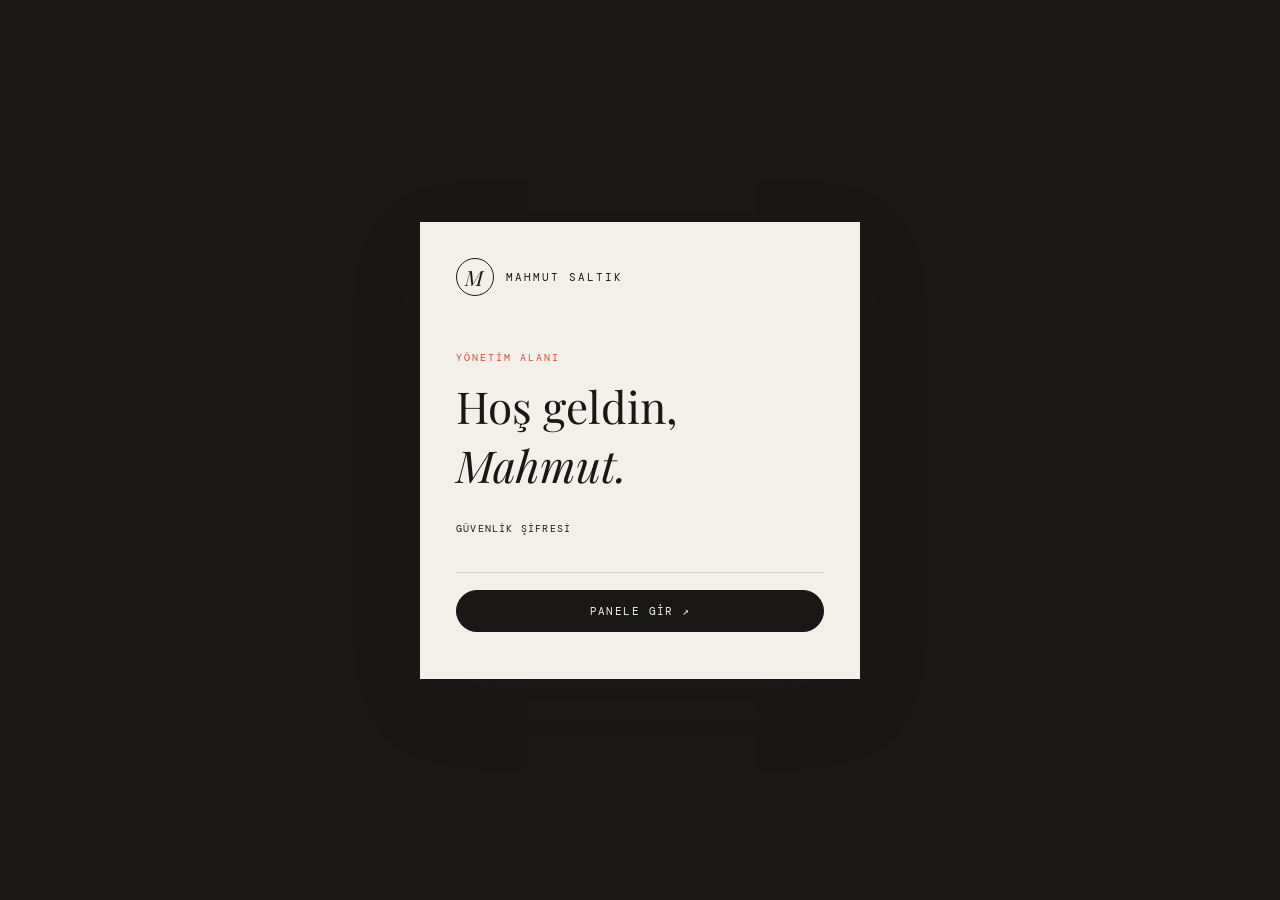
==== static/admin.html @ c809224a "Build Mahmut Saltik Studio portfolio platform" ====
<!doctype html>
<html lang="tr">
  <head>
    <meta charset="utf-8" />
    <meta name="viewport" content="width=device-width, initial-scale=1" />
    <title>Mahmut Saltık — Yönetim Paneli</title>
    <link rel="stylesheet" href="/static/styles.css" />
  </head>
  <body>
    <div id="admin-app"></div>
    <script src="/static/admin.js"></script>
  </body>
</html>
---- static/styles.css ----
@import url("https://fonts.googleapis.com/css2?family=DM+Mono:wght@400;500&family=DM+Sans:wght@400;500;600;700&family=Playfair+Display:ital,wght@0,500;0,600;1,500;1,600&display=swap");
:root {
  --ink: #191816;
  --paper: #f3f0e9;
  --paper2: #e6e0d5;
  --muted: #726d64;
  --accent: #cf4b37;
  --line: rgba(25, 24, 22, 0.14);
  --panel: #fbf9f4;
  --shadow: 0 24px 70px rgba(25, 24, 22, 0.12);
  font-family: "DM Sans", sans-serif;
  color: var(--ink);
  background: var(--paper);
  font-synthesis: none;
  text-rendering: optimizeLegibility;
}
* {
  box-sizing: border-box;
}
html {
  scroll-behavior: smooth;
}
body {
  margin: 0;
  min-width: 320px;
  background: var(--paper);
}
button,
input,
textarea,
select {
  font: inherit;
}
button {
  cursor: pointer;
}
a {
  color: inherit;
  text-decoration: none;
}
.mono {
  font-family: "DM Mono", monospace;
}
.display {
  font-family: "Playfair Display", serif;
}
.eyebrow {
  font:
    10px "DM Mono",
    monospace;
  text-transform: uppercase;
  letter-spacing: 0.2em;
  color: var(--accent);
}
.muted {
  color: var(--muted);
}
.container {
  width: min(1380px, calc(100% - 40px));
  margin: auto;
}
.topbar {
  height: 72px;
  border-bottom: 1px solid var(--line);
  display: flex;
  align-items: center;
  justify-content: space-between;
  background: rgba(243, 240, 233, 0.94);
  backdrop-filter: blur(14px);
  position: sticky;
  top: 0;
  z-index: 10;
}
.brand {
  display: flex;
  align-items: center;
  gap: 12px;
  font:
    11px "DM Mono",
    monospace;
  text-transform: uppercase;
  letter-spacing: 0.18em;
}
.mark {
  width: 38px;
  height: 38px;
  border: 1px solid currentColor;
  border-radius: 50%;
  display: grid;
  place-items: center;
  font:
    italic 21px "Playfair Display",
    serif;
}
.nav {
  display: flex;
  gap: 30px;
  align-items: center;
  font:
    11px "DM Mono",
    monospace;
  text-transform: uppercase;
  letter-spacing: 0.14em;
}
.nav a:hover {
  color: var(--accent);
}
.btn {
  border: 1px solid var(--line);
  border-radius: 999px;
  padding: 13px 18px;
  background: transparent;
  text-transform: uppercase;
  letter-spacing: 0.13em;
  font:
    11px "DM Mono",
    monospace;
  display: inline-flex;
  gap: 10px;
  align-items: center;
  justify-content: center;
  transition: 0.2s;
}
.btn:hover {
  border-color: var(--ink);
  transform: translateY(-1px);
}
.btn-dark {
  background: var(--ink);
  border-color: var(--ink);
  color: var(--paper);
}
.btn-dark:hover {
  background: var(--accent);
  border-color: var(--accent);
}
.btn-accent {
  background: var(--accent);
  border-color: var(--accent);
  color: #fff;
}
.icon-btn {
  background: none;
  border: 0;
  padding: 8px;
}
.hero {
  min-height: 650px;
  background: var(--ink);
  color: var(--paper);
  overflow: hidden;
  position: relative;
}
.hero-grid {
  min-height: 650px;
  display: grid;
  grid-template-columns: 1.1fr 0.9fr;
  align-items: center;
  padding: 70px 0;
}
.hero h1 {
  font:
    clamp(65px, 10vw, 148px) / 0.85 "Playfair Display",
    serif;
  letter-spacing: -0.06em;
  margin: 20px 0 28px;
}
.hero h1 i {
  font-weight: 500;
}
.hero p {
  max-width: 410px;
  color: rgba(243, 240, 233, 0.62);
  line-height: 1.8;
}
.hero-actions {
  display: flex;
  gap: 12px;
  flex-wrap: wrap;
  margin-top: 34px;
}
.hero-frame {
  width: min(355px, 80vw);
  height: 450px;
  margin: auto;
  transform: rotate(-5deg);
  border: 10px solid #eee8dc;
  box-shadow: 22px 26px 0 rgba(0, 0, 0, 0.28);
  overflow: hidden;
  position: relative;
  background: #d7d2c8;
}
.hero-frame img {
  width: 100%;
  height: 100%;
  object-fit: cover;
}
.section {
  padding: 130px 0;
}
.section-head {
  display: flex;
  justify-content: space-between;
  align-items: end;
  gap: 30px;
  margin-bottom: 48px;
}
.section h2 {
  font:
    clamp(52px, 7vw, 98px) / 0.9 "Playfair Display",
    serif;
  letter-spacing: -0.05em;
  margin: 14px 0;
}
.section-copy {
  max-width: 300px;
  line-height: 1.75;
  font-size: 14px;
}
.filters {
  border-bottom: 1px solid var(--line);
  padding-bottom: 15px;
  display: flex;
  flex-wrap: wrap;
  gap: 8px;
}
.filter {
  border: 1px solid var(--line);
  background: transparent;
  border-radius: 999px;
  padding: 10px 14px;
  font:
    10px "DM Mono",
    monospace;
  text-transform: uppercase;
  letter-spacing: 0.12em;
}
.filter.active {
  background: var(--ink);
  color: var(--paper);
  border-color: var(--ink);
}
.grid {
  display: grid;
  grid-template-columns: repeat(2, minmax(0, 1fr));
  gap: 70px 24px;
}
.card:nth-child(even) {
  margin-top: 90px;
}
.media {
  aspect-ratio: 4/5;
  overflow: hidden;
  background: var(--paper2);
  position: relative;
}
.media img {
  width: 100%;
  height: 100%;
  object-fit: cover;
  transition: 0.6s;
}
.card:hover .media img {
  transform: scale(1.04);
  filter: saturate(1.08);
}
.media-badge {
  position: absolute;
  left: 14px;
  top: 14px;
  background: rgba(25, 24, 22, 0.86);
  color: #fff;
  padding: 9px 12px;
  border-radius: 999px;
  font:
    9px "DM Mono",
    monospace;
  text-transform: uppercase;
  letter-spacing: 0.12em;
}
.favorite {
  position: absolute;
  right: 14px;
  top: 14px;
  width: 37px;
  height: 37px;
  border: 0;
  border-radius: 50%;
  background: rgba(243, 240, 233, 0.92);
}
.card-info {
  border-bottom: 1px solid var(--line);
  padding: 17px 0;
  display: flex;
  justify-content: space-between;
  gap: 15px;
}
.card-title {
  font:
    27px "Playfair Display",
    serif;
  margin: 7px 0;
}
.card-meta {
  font:
    9px "DM Mono",
    monospace;
  text-transform: uppercase;
  letter-spacing: 0.14em;
  color: var(--muted);
}
.band {
  background: var(--paper2);
  padding: 120px 0;
}
.band-grid {
  display: grid;
  grid-template-columns: 0.8fr 1.2fr;
  gap: 80px;
}
.band p {
  font-size: 20px;
  line-height: 1.75;
  max-width: 620px;
}
.footer {
  background: var(--ink);
  color: var(--paper);
  padding: 28px 0;
  font:
    10px "DM Mono",
    monospace;
  text-transform: uppercase;
  letter-spacing: 0.15em;
}
.footer-inner {
  display: flex;
  justify-content: space-between;
  gap: 20px;
}
.modal-backdrop {
  position: fixed;
  inset: 0;
  background: rgba(25, 24, 22, 0.57);
  backdrop-filter: blur(7px);
  z-index: 30;
  display: flex;
  align-items: center;
  justify-content: center;
  padding: 16px;
}
.modal {
  background: var(--paper);
  width: min(600px, 100%);
  padding: 36px;
  box-shadow: var(--shadow);
  max-height: 90vh;
  overflow: auto;
}
.modal h2 {
  font:
    44px "Playfair Display",
    serif;
  margin: 12px 0 28px;
}
.modal-head {
  display: flex;
  justify-content: space-between;
  align-items: start;
}
.field {
  display: block;
  margin: 17px 0;
  font:
    10px "DM Mono",
    monospace;
  text-transform: uppercase;
  letter-spacing: 0.12em;
}
.field input,
.field textarea,
.field select {
  width: 100%;
  display: block;
  border: 0;
  border-bottom: 1px solid var(--line);
  background: transparent;
  padding: 12px 0;
  outline: none;
}
.field textarea {
  resize: vertical;
}
.drawer {
  position: fixed;
  right: 0;
  top: 0;
  bottom: 0;
  width: min(460px, 100%);
  background: var(--paper);
  z-index: 31;
  padding: 30px;
  box-shadow: var(--shadow);
  display: flex;
  flex-direction: column;
}
.drawer-list {
  flex: 1;
  overflow: auto;
}
.drawer-item {
  display: flex;
  gap: 14px;
  border-bottom: 1px solid var(--line);
  padding: 16px 0;
}
.drawer-item img {
  width: 64px;
  height: 80px;
  object-fit: cover;
}
.toast {
  position: fixed;
  right: 20px;
  bottom: 20px;
  background: var(--ink);
  color: var(--paper);
  padding: 14px 18px;
  z-index: 80;
  box-shadow: var(--shadow);
  font-size: 13px;
}
.admin-shell {
  min-height: 100vh;
  background: #e8e3da;
}
.admin-nav {
  background: var(--ink);
  color: var(--paper);
  padding: 22px 0;
}
.admin-nav .container {
  display: flex;
  align-items: center;
  justify-content: space-between;
}
.admin-layout {
  display: grid;
  grid-template-columns: 220px 1fr;
  gap: 32px;
  padding: 35px 0;
}
.side {
  background: var(--ink);
  color: var(--paper);
  padding: 20px;
  height: fit-content;
  position: sticky;
  top: 25px;
}
.side button {
  width: 100%;
  text-align: left;
  background: none;
  border: 0;
  color: rgba(243, 240, 233, 0.65);
  padding: 14px 12px;
  font:
    11px "DM Mono",
    monospace;
  text-transform: uppercase;
  letter-spacing: 0.12em;
}
.side button.active,
.side button:hover {
  color: #fff;
  background: rgba(255, 255, 255, 0.1);
}
.dash-head {
  display: flex;
  justify-content: space-between;
  align-items: end;
  margin-bottom: 28px;
}
.dash-head h1 {
  font:
    60px/0.9 "Playfair Display",
    serif;
  margin: 12px 0;
}
.stats {
  display: grid;
  grid-template-columns: repeat(3, 1fr);
  gap: 15px;
  margin-bottom: 28px;
}
.stat,
.panel {
  background: var(--panel);
  padding: 24px;
  box-shadow: 0 4px 20px rgba(25, 24, 22, 0.04);
}
.stat strong {
  font:
    42px "Playfair Display",
    serif;
  display: block;
  margin-top: 8px;
}
.panel h3 {
  font:
    24px "Playfair Display",
    serif;
  margin: 0 0 18px;
}
.admin-table {
  width: 100%;
  border-collapse: collapse;
  font-size: 13px;
}
.admin-table th {
  font:
    9px "DM Mono",
    monospace;
  text-transform: uppercase;
  letter-spacing: 0.12em;
  text-align: left;
  color: var(--muted);
  padding: 12px 8px;
  border-bottom: 1px solid var(--line);
}
.admin-table td {
  padding: 15px 8px;
  border-bottom: 1px solid var(--line);
  vertical-align: middle;
}
.thumb {
  width: 52px;
  height: 52px;
  object-fit: cover;
}
.status {
  border-radius: 999px;
  padding: 6px 9px;
  font:
    9px "DM Mono",
    monospace;
  text-transform: uppercase;
}
.status.ok {
  background: #d9f3e0;
  color: #24643a;
}
.status.off {
  background: #f7dcd5;
  color: #984031;
}
.dropzone {
  border: 1px dashed rgba(25, 24, 22, 0.3);
  padding: 28px;
  text-align: center;
  background: #f5f1e9;
}
.dropzone input {
  margin-top: 12px;
}
.review {
  padding: 15px 0;
  border-bottom: 1px solid var(--line);
  display: flex;
  justify-content: space-between;
  gap: 20px;
}
.review-body {
  max-width: 650px;
  line-height: 1.6;
}
.review-actions {
  display: flex;
  gap: 7px;
  align-items: start;
}
.small {
  font-size: 11px;
}
@media (max-width: 800px) {
  .container {
    width: min(100% - 28px, 1380px);
  }
  .nav {
    display: none;
  }
  .hero-grid {
    grid-template-columns: 1fr;
    padding: 70px 0 45px;
  }
  .hero {
    min-height: auto;
  }
  .hero-frame {
    height: 350px;
    margin-top: 50px;
  }
  .section {
    padding: 85px 0;
  }
  .section-head {
    display: block;
  }
  .grid {
    grid-template-columns: 1fr;
    gap: 50px;
  }
  .card:nth-child(even) {
    margin-top: 0;
  }
  .band-grid {
    grid-template-columns: 1fr;
    gap: 25px;
  }
  .footer-inner {
    display: block;
    line-height: 2;
  }
  .admin-layout {
    grid-template-columns: 1fr;
  }
  .side {
    position: static;
    display: flex;
    overflow: auto;
  }
  .side button {
    white-space: nowrap;
  }
  .stats {
    grid-template-columns: 1fr;
  }
  .dash-head {
    display: block;
  }
  .dash-head h1 {
    font-size: 48px;
  }
  .admin-table {
    min-width: 680px;
  }
  .table-scroll {
    overflow: auto;
  }
  .modal {
    padding: 25px;
  }
  .modal h2 {
    font-size: 36px;
  }
}
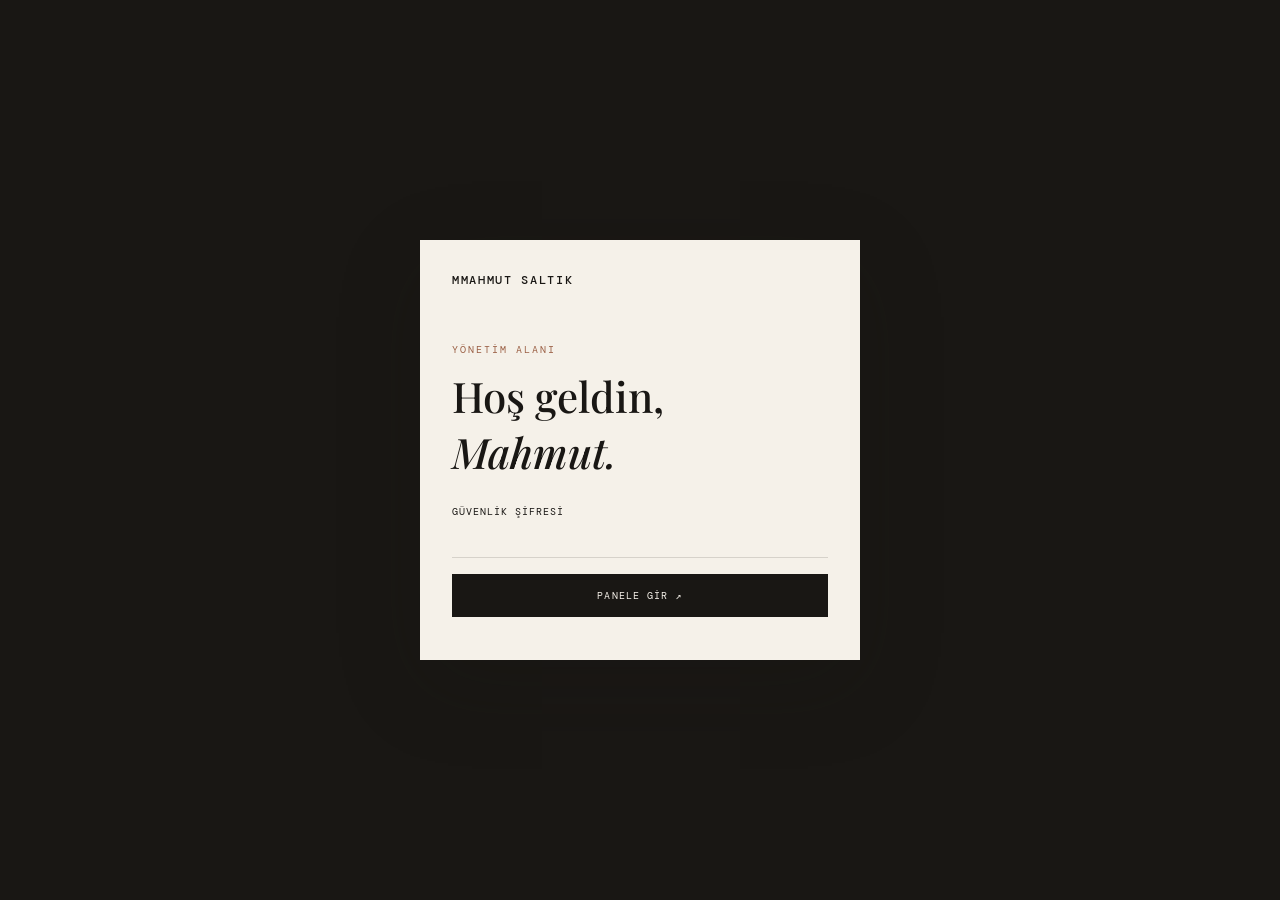
==== commit d75092cd: "Rebuild frontend around a single light editorial theme" ====
--- a/static/admin.html
+++ b/static/admin.html
@@ -4,7 +4,7 @@
     <meta charset="utf-8" />
     <meta name="viewport" content="width=device-width, initial-scale=1" />
     <title>Mahmut Saltık — Yönetim Paneli</title>
-    <link rel="stylesheet" href="/static/styles.css" />
+    <link rel="stylesheet" href="/static/theme.css?v=20260910" />
   </head>
   <body>
     <div id="admin-app"></div>
--- a/static/theme.css
+++ b/static/theme.css
@@ -0,0 +1,8 @@
+@import url("https://fonts.googleapis.com/css2?family=DM+Mono:wght@400;500&family=DM+Sans:wght@400;500;600;700&family=Playfair+Display:ital,wght@0,500;0,600;1,500;1,600&display=swap");
+:root{--bg:#f5f1e9;--surface:#fbf9f4;--surface-2:#e9e1d5;--ink:#191714;--muted:#766f65;--line:rgba(25,23,20,.14);--accent:#9b6045;--accent-soft:#d5b095;--dark:#1b1a18;--ease:cubic-bezier(.23,1,.32,1);font-family:"DM Sans",sans-serif;color:var(--ink);background:var(--bg);font-synthesis:none;text-rendering:optimizeLegibility}*{box-sizing:border-box}html{scroll-behavior:smooth}body{margin:0;min-width:320px;background:var(--bg);color:var(--ink)}body,button,input,textarea,select{font-family:"DM Sans",sans-serif}button{cursor:pointer}a{color:inherit;text-decoration:none}.grain{position:fixed;inset:0;pointer-events:none;z-index:100;opacity:.035;background-image:url("data:image/svg+xml,%3Csvg xmlns='http://www.w3.org/2000/svg' width='180' height='180'%3E%3Cfilter id='n'%3E%3CfeTurbulence type='fractalNoise' baseFrequency='.8' numOctaves='3' stitchTiles='stitch'/%3E%3C/filter%3E%3Crect width='100%25' height='100%25' filter='url(%23n)' opacity='.55'/%3E%3C/svg%3E")}.eyebrow{font:10px "DM Mono",monospace;text-transform:uppercase;letter-spacing:.2em;color:var(--accent)}.muted{color:var(--muted)}
+.site-header{height:78px;padding:0 clamp(18px,6vw,88px);display:flex;align-items:center;justify-content:space-between;gap:22px;position:sticky;top:0;z-index:20;background:rgba(245,241,233,.9);backdrop-filter:blur(16px);border-bottom:1px solid var(--line)}.brand{display:flex;align-items:center;font:600 12px "DM Mono",monospace;text-transform:uppercase;letter-spacing:.14em;white-space:nowrap}.brand-mark{display:grid;place-items:center;width:31px;height:31px;margin-right:10px;border:1px solid var(--accent);border-radius:50%;font:italic 15px "Playfair Display",serif;color:var(--accent)}.main-nav,.header-tools{display:flex;align-items:center;gap:25px}.main-nav{font:10px "DM Mono",monospace;text-transform:uppercase;letter-spacing:.12em}.main-nav a,.header-link{color:#70695f;transition:color .2s}.main-nav a:hover,.header-link:hover{color:var(--accent)}.header-link,.header-icon{border:0;background:transparent}.header-link{font:10px "DM Mono",monospace;text-transform:uppercase;letter-spacing:.1em}.header-icon{width:34px;height:34px;border:1px solid var(--line);border-radius:50%;color:var(--ink);font-size:17px}.header-icon sup{font:9px "DM Mono",monospace;color:var(--accent)}
+.hero-v2{min-height:calc(100vh - 78px);padding:clamp(70px,10vw,150px) clamp(18px,9vw,140px);display:grid;grid-template-columns:1fr .8fr;align-items:center;gap:8vw;position:relative;overflow:hidden;background:radial-gradient(circle at 78% 42%,#ead9c8,#f2ede4 34%,var(--bg) 70%)}.hero-v2:after{content:"";position:absolute;right:-20vw;top:-22vw;width:58vw;height:58vw;border:1px solid #9b604533;border-radius:50%;transform:rotate(-20deg)}.hero-v2-copy,.hero-v2-visual{position:relative;z-index:1}.hero-v2 h1{margin:22px 0 30px;font:500 clamp(58px,9vw,136px)/.84 "Playfair Display",serif;letter-spacing:-.07em}.hero-v2 h1 em,.archive-heading h2 em,.journal-heading h2 em,.about-copy h2 em,.process-heading h2 em{color:var(--accent);font-style:italic}.hero-v2-text{max-width:440px;color:#6f685f;line-height:1.8}.hero-v2-actions{display:flex;flex-wrap:wrap;gap:12px;margin-top:35px}.hero-cta,.ghost-cta,.btn{display:inline-flex;align-items:center;justify-content:center;gap:13px;padding:14px 18px;border:1px solid var(--ink);background:var(--ink);color:var(--bg);font:10px "DM Mono",monospace;text-transform:uppercase;letter-spacing:.11em;transition:transform .22s var(--ease),background .22s,border-color .22s}.ghost-cta{background:transparent;color:var(--ink);border-color:var(--line)}.hero-cta:hover,.ghost-cta:hover,.btn:hover{transform:translateY(-3px);background:var(--accent);border-color:var(--accent);color:#fff}.hero-v2-visual{height:min(650px,68vw);min-height:430px;display:grid;place-items:center}.paper-stage{width:min(385px,74%);height:78%;position:relative;overflow:hidden;background:linear-gradient(145deg,#f1e8da,#bda88d 50%,#4c4137);box-shadow:25px 27px 0 #5947351c;transform:rotate(-5deg);animation:float 7s ease-in-out infinite}.paper-stage:after{content:"";position:absolute;inset:0;background:linear-gradient(115deg,transparent 25%,#fff8 45%,transparent 52%);transform:translateX(-130%);animation:shine 8s 1s infinite}.paper-lines{position:absolute;inset:10%;background:repeating-linear-gradient(0deg,transparent 0 26px,#342b241a 27px 28px);transform:rotate(-8deg)}.abstract-portrait{position:absolute;inset:16% 18%;border:2px solid #352d26a8;border-radius:48% 52% 45% 55%;transform:rotate(9deg)}.abstract-portrait:before{content:"";position:absolute;left:25%;top:13%;width:50%;height:65%;border:2px solid #352d26b0;border-radius:52% 48% 45% 50%}.abstract-portrait i,.abstract-portrait b{position:absolute;top:38%;width:10px;height:10px;border-radius:50%;background:#352d26}.abstract-portrait i{left:31%}.abstract-portrait b{right:31%}.paper-code{position:absolute;left:25px;bottom:22px;font:10px "DM Mono",monospace;letter-spacing:.18em;color:#41362d}.floating-label{position:absolute;padding:10px 12px;background:#fbf9f4df;border:1px solid var(--line);box-shadow:0 12px 28px #49372912;color:#655b51;font:9px "DM Mono",monospace;letter-spacing:.14em}.label-a{left:1%;top:14%;animation:label 6s ease-in-out infinite}.label-b{right:0;bottom:18%;animation:label 7s 1s ease-in-out infinite}
+.profile-bar{display:grid;grid-template-columns:1fr 2fr 1fr;gap:28px;align-items:center;padding:28px clamp(18px,9vw,140px);background:var(--surface-2);border-block:1px solid var(--line)}.profile-stamp{font:12px "DM Mono",monospace;text-transform:uppercase;letter-spacing:.1em}.profile-stamp small{display:block;margin-top:8px;font-size:9px;color:var(--accent)}.profile-bar>p{max-width:600px;margin:0;color:#6f675d;line-height:1.7}.profile-stats{display:flex;justify-content:flex-end;gap:22px;font:10px "DM Mono",monospace;text-transform:uppercase;color:#82786d}.profile-stats b{display:block;margin-bottom:4px;color:var(--ink);font:28px "Playfair Display",serif}.process-section{display:grid;grid-template-columns:.75fr 1.25fr;gap:70px;padding:clamp(78px,10vw,140px) clamp(18px,9vw,140px);border-bottom:1px solid var(--line)}.process-heading h2,.archive-heading h2,.journal-heading h2{margin:16px 0 25px;font:500 clamp(52px,7vw,96px)/.86 "Playfair Display",serif;letter-spacing:-.06em}.process-heading>p:not(.eyebrow),.archive-intro,.journal-heading>p:not(.eyebrow),.about-copy>p:not(.eyebrow){max-width:355px;color:#71695f;line-height:1.75}.process-steps{display:grid;grid-template-columns:repeat(3,1fr);gap:18px;align-self:center}.process-steps article{padding-top:16px;border-top:1px solid #19171466}.process-steps span{font:10px "DM Mono",monospace;color:var(--accent)}.process-steps h3{margin:25px 0 10px;font:500 21px "Playfair Display",serif}.process-steps p{margin:0;color:#766e64;font-size:13px;line-height:1.7}.highlights{padding:32px clamp(18px,9vw,140px);background:#eee7dd;border-bottom:1px solid var(--line)}.section-kicker{margin-bottom:20px;font:10px "DM Mono",monospace;text-transform:uppercase;letter-spacing:.2em;color:var(--accent)}.highlight-row{display:flex;gap:24px;min-height:76px}.highlight{display:grid;justify-items:center;gap:8px;max-width:85px;text-align:center;font:9px "DM Mono",monospace;color:#776e63;text-transform:uppercase}.highlight-ring{display:grid;place-items:center;width:60px;height:60px;border:1px solid var(--accent);border-radius:50%;background:linear-gradient(135deg,#fffdf9,#decfbd);color:var(--accent);font:20px "Playfair Display",serif;transition:transform .2s var(--ease)}.highlight:hover .highlight-ring{transform:translateY(-5px) rotate(6deg)}.highlight-empty{color:#82776c;font-size:13px}.highlight-row:not(.is-empty)+.highlight-empty{display:none}
+.archive-section{padding:clamp(80px,10vw,140px) clamp(18px,9vw,140px)}.archive-feed{background:#eee8df}.archive-heading{display:flex;justify-content:space-between;align-items:end;gap:35px;margin-bottom:48px}.filter-nav{display:flex;flex-wrap:wrap;gap:8px;margin-bottom:25px}.filter{padding:10px 14px;border:1px solid var(--line);background:transparent;color:#6f675d;font:10px "DM Mono",monospace;text-transform:uppercase;letter-spacing:.1em;transition:.2s}.filter.active,.filter:hover{background:var(--ink);border-color:var(--ink);color:var(--bg)}.archive-tools{display:flex;align-items:center;gap:14px;margin-bottom:28px;padding:12px 0;border-block:1px solid var(--line)}.search-field{display:flex;align-items:center;gap:9px;flex:1;max-width:420px;color:var(--accent);border-bottom:1px solid var(--line)}.search-field input{width:100%;padding:9px 0;border:0;outline:0;background:transparent;color:var(--ink)}.sort-field{display:flex;align-items:center;gap:8px;color:var(--muted);font:9px "DM Mono",monospace;text-transform:uppercase}.sort-field select{padding:9px;border:1px solid var(--line);background:transparent;color:var(--ink);font:10px "DM Mono",monospace}.result-count{margin-left:auto;color:var(--muted);font:10px "DM Mono",monospace;text-transform:uppercase}.art-grid,.journal-grid{display:grid;grid-template-columns:repeat(3,minmax(0,1fr));gap:20px}.card{min-width:0;background:var(--surface);border:1px solid var(--line);transition:transform .3s var(--ease),box-shadow .3s,border-color .3s}.card:hover{transform:translateY(-7px);border-color:#b88b70;box-shadow:0 22px 45px #4b382714}.card:nth-child(3n+2){margin-top:35px}.card .media{position:relative;aspect-ratio:4/5;overflow:hidden;background:#e4dbce}.card .media img,.card .media video{display:block;width:100%;height:100%;object-fit:cover;transition:transform .6s var(--ease),filter .6s}.card:hover .media img,.card:hover .media video{transform:scale(1.04);filter:saturate(1.08)}.media-badge{position:absolute;left:12px;top:12px;padding:8px 10px;background:#191714dc;color:#fff;font:9px "DM Mono",monospace;text-transform:uppercase;letter-spacing:.1em}.favorite{position:absolute;right:12px;top:12px;width:34px;height:34px;border:0;border-radius:50%;background:#fbf9f4e8;color:var(--ink)}.card-info{display:flex;justify-content:space-between;gap:15px;padding:16px 17px}.card-meta{font:9px "DM Mono",monospace;letter-spacing:.11em;text-transform:uppercase;color:var(--accent)}.card-title{margin:7px 0 5px;color:var(--ink);font:500 21px "Playfair Display",serif}.empty-gallery{grid-column:1/-1;padding:65px 20px;border:1px dashed var(--line);text-align:center;color:#82786d}.journal-v2{display:grid;grid-template-columns:.75fr 1.25fr;gap:70px;padding:clamp(80px,10vw,140px) clamp(18px,9vw,140px);background:#e8e0d5;border-top:1px solid var(--line)}.journal-grid{grid-template-columns:repeat(2,minmax(0,1fr));align-content:start}.about-v2{display:grid;grid-template-columns:150px 1fr;gap:70px;padding:clamp(80px,12vw,170px) clamp(18px,9vw,140px);background:#ded1c2;border-top:1px solid var(--line)}.about-index{font:11px "DM Mono",monospace;color:var(--accent);line-height:1.8;letter-spacing:.15em}.about-copy{max-width:760px}.about-copy h2{margin:17px 0 28px;font:500 clamp(48px,7vw,90px)/.9 "Playfair Display",serif;letter-spacing:-.06em}.about-copy>p:not(.eyebrow){max-width:620px;font-size:17px}.site-footer{display:flex;justify-content:space-between;gap:20px;padding:25px clamp(18px,9vw,140px);background:var(--dark);color:#bbb2a8;font:10px "DM Mono",monospace;text-transform:uppercase;letter-spacing:.12em}.site-footer a{color:#d3a27f}
+.modal-backdrop{position:fixed;inset:0;z-index:40;display:flex;align-items:center;justify-content:center;padding:16px;background:#19171480;backdrop-filter:blur(8px)}.modal,.drawer{background:var(--bg);color:var(--ink);box-shadow:0 25px 80px #1917142b}.modal{width:min(620px,100%);max-height:90vh;overflow:auto;padding:32px}.drawer{position:fixed;right:0;top:0;bottom:0;width:min(450px,100%);z-index:41;padding:28px;display:flex;flex-direction:column}.modal-head{display:flex;justify-content:space-between;align-items:start}.modal h2{margin:12px 0 25px;font:500 42px "Playfair Display",serif}.field{display:block;margin:16px 0;font:10px "DM Mono",monospace;text-transform:uppercase;letter-spacing:.1em}.field input,.field textarea,.field select{display:block;width:100%;padding:11px 0;border:0;border-bottom:1px solid var(--line);outline:0;background:transparent;color:var(--ink)}.detail-meta{display:flex;gap:16px;flex-wrap:wrap;padding:13px 0;margin:16px 0;border-block:1px solid var(--line);font:10px "DM Mono",monospace;text-transform:uppercase;color:var(--muted)}.detail-meta strong{margin-left:auto;color:var(--accent)}.icon-btn{border:0;background:transparent;color:var(--ink);font-size:18px}.toast{position:fixed;right:20px;bottom:20px;z-index:80;padding:14px 17px;background:var(--ink);color:var(--bg);box-shadow:0 12px 30px #1917142b}.reveal{opacity:0;transform:translateY(20px)}.reveal.motion-visible{animation:reveal .7s var(--ease) forwards}@keyframes reveal{to{opacity:1;transform:none}}@keyframes float{0%,100%{transform:rotate(-5deg) translateY(0)}50%{transform:rotate(-2deg) translateY(-12px)}}@keyframes label{0%,100%{transform:translateY(0)}50%{transform:translateY(-8px)}}@keyframes shine{0%,62%,100%{transform:translateX(-130%)}72%{transform:translateX(130%)}}
+/* Admin surface */.admin-shell{min-height:100vh;background:#eee8df}.admin-nav{padding:20px 0;background:var(--dark);color:var(--bg)}.admin-nav .container{display:flex;align-items:center;justify-content:space-between}.container{width:min(1380px,calc(100% - 36px));margin:auto}.admin-layout{display:grid;grid-template-columns:220px 1fr;gap:30px;padding:34px 0}.side{position:sticky;top:25px;height:max-content;padding:14px;background:var(--dark);color:var(--bg)}.side button{width:100%;padding:13px 11px;border:0;background:transparent;color:#b8afa5;text-align:left;font:10px "DM Mono",monospace;text-transform:uppercase;letter-spacing:.1em}.side button.active,.side button:hover{background:#ffffff14;color:#fff}.dash-head{display:flex;align-items:end;justify-content:space-between;gap:20px;margin-bottom:25px}.dash-head h1{margin:12px 0;font:500 58px/.9 "Playfair Display",serif}.stats{display:grid;grid-template-columns:repeat(3,1fr);gap:14px;margin-bottom:24px}.stat,.panel{padding:23px;background:var(--surface);box-shadow:0 8px 25px #4b38270b}.stat strong{display:block;margin-top:7px;font:42px "Playfair Display",serif}.panel h3{margin:0 0 18px;font:24px "Playfair Display",serif}.admin-table{width:100%;border-collapse:collapse;font-size:13px}.admin-table th,.admin-table td{padding:13px 8px;border-bottom:1px solid var(--line);text-align:left}.admin-table th{font:9px "DM Mono",monospace;text-transform:uppercase;color:var(--muted)}.thumb{width:52px;height:52px;object-fit:cover}.status{padding:6px 9px;border-radius:999px;font:9px "DM Mono",monospace;text-transform:uppercase}.status.ok{background:#d8eedc;color:#27623a}.status.off{background:#f3d9d1;color:#93412f}.dropzone{padding:25px;text-align:center;border:1px dashed #19171455;background:#f5f0e8}.review{display:flex;justify-content:space-between;gap:20px;padding:15px 0;border-bottom:1px solid var(--line)}.review-actions{display:flex;gap:7px;align-items:start}.small{font-size:11px}.table-scroll{overflow:auto}@media(max-width:850px){.main-nav{display:none}.hero-v2{grid-template-columns:1fr;min-height:auto;padding-top:88px}.hero-v2-visual{height:470px}.profile-bar,.process-section,.journal-v2{grid-template-columns:1fr}.profile-stats{justify-content:flex-start}.process-steps{grid-template-columns:1fr;gap:30px}.archive-heading{display:block}.archive-intro{margin-top:24px}.art-grid{grid-template-columns:repeat(2,1fr)}.card:nth-child(3n+2){margin-top:0}.card:nth-child(2n){margin-top:28px}.about-v2{grid-template-columns:1fr;gap:20px}.admin-layout{grid-template-columns:1fr}.side{position:static;display:flex;overflow:auto}.side button{white-space:nowrap}.stats{grid-template-columns:1fr}.dash-head{display:block}}@media(max-width:540px){.site-header{padding-inline:16px}.header-link{display:none}.hero-v2{padding-inline:18px}.hero-v2 h1{font-size:62px}.hero-v2-visual{height:390px;min-height:390px}.archive-section,.journal-v2,.about-v2,.process-section{padding-inline:18px}.art-grid,.journal-grid{grid-template-columns:1fr}.card:nth-child(2n){margin-top:0}.archive-tools{display:block}.search-field{max-width:none}.sort-field{margin-top:12px}.result-count{display:block;margin:12px 0 0}.site-footer{display:block;line-height:2.2}.site-footer>*{display:block}.modal{padding:24px}.modal h2{font-size:35px}}@media(prefers-reduced-motion:reduce){*,*:before,*:after{animation-duration:.01ms!important;animation-iteration-count:1!important;scroll-behavior:auto!important;transition-duration:.01ms!important}.reveal{opacity:1;transform:none}}
